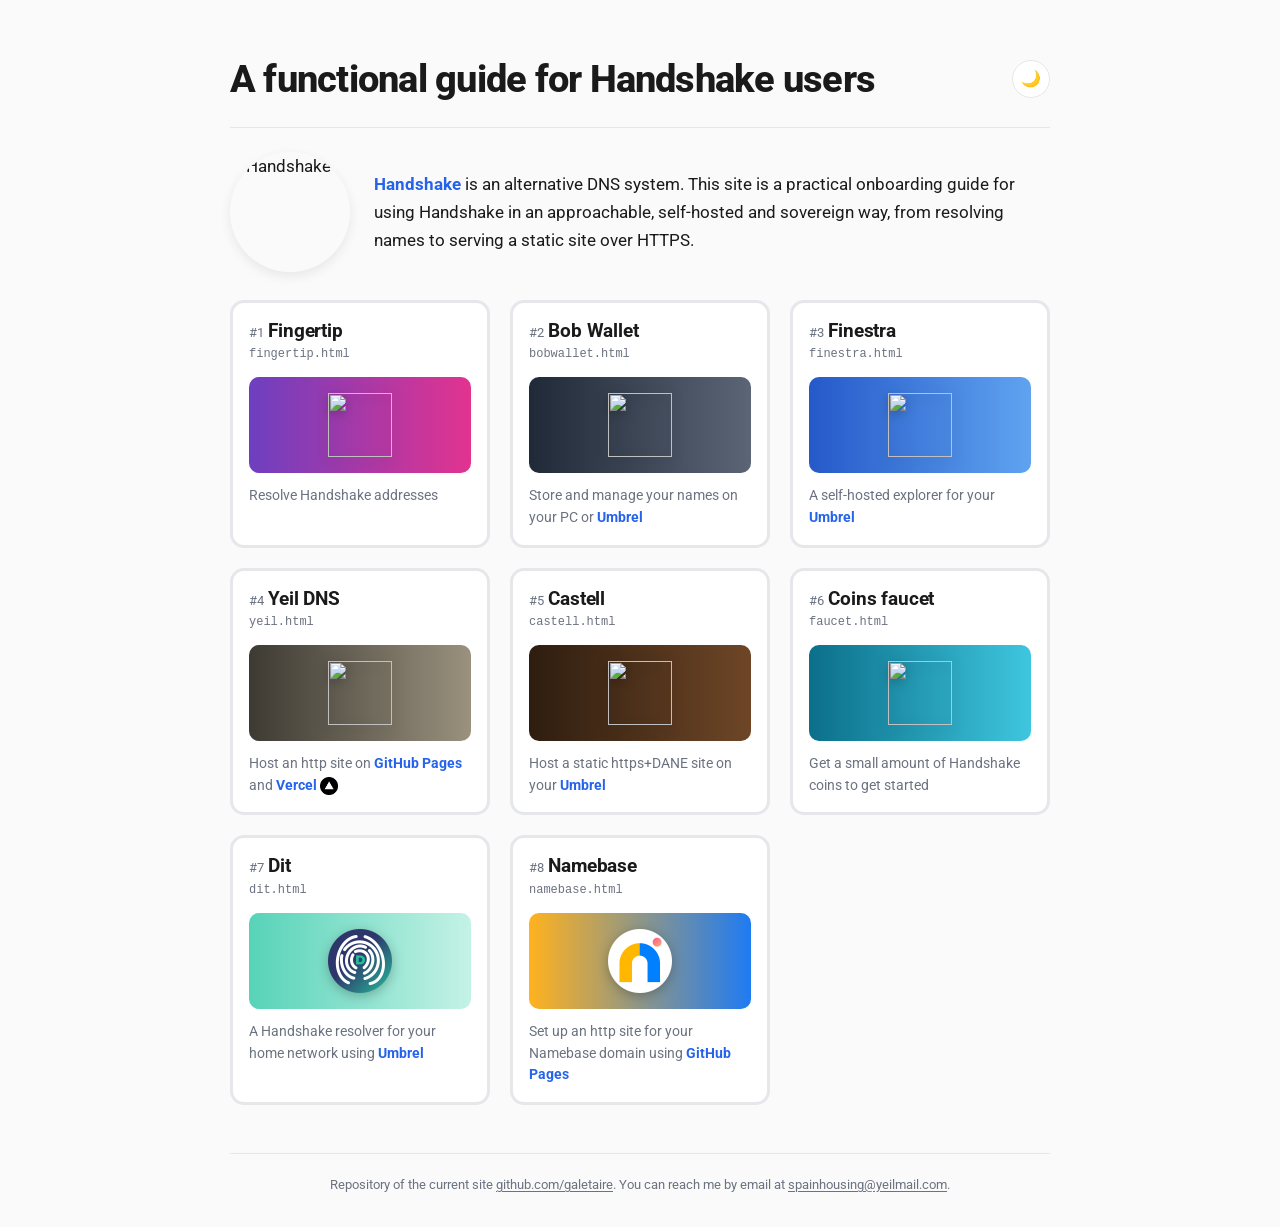
==== index.html @ 5f5a7fa3 "Add Dit and Namebase guides Add Dit and Namebase cards to the home page with matching banner colours" ====
<!DOCTYPE html>
<html lang="en">
<head>
      <meta charset="UTF-8">
      <script>(function(){try{var t=localStorage.getItem('theme');if(t)document.documentElement.setAttribute('data-theme',t);}catch(e){}})();</script>
      <meta name="viewport" content="width=device-width, initial-scale=1.0">
      <meta name="description" content="A functional guide for Handshake users">
      <meta name="lightning" content="lnurlp:galetaire@getalby.com"/>
      <meta property="og:site_name" content="Handshake functional guide"/>
      <meta property="og:description" content="A functional guide for Handshake users" />
      <meta property="og:image" content="https://raw.githubusercontent.com/galetaire/galetaireID/refs/heads/main/public/favicon.ico">
      <link href="https://fonts.googleapis.com/css2?family=Roboto:wght@400;700&display=swap" rel="stylesheet">
      <link href="https://fonts.googleapis.com/css?family=Questrial" rel="stylesheet" type="text/css">
      <link href="styles/style.css?v=20261119c" rel="stylesheet" type="text/css">
      <title>Handshake functional guide</title>
</head>
<body>
<header class="home-header">
  <h1><a class="home-link" href="index.html"> A functional guide for Handshake users</a></h1>
  <button id="theme-toggle" class="theme-toggle" onclick="toggleTheme()" aria-label="Toggle theme">🌙</button>
</header>

<div class="intro">
  <img src="images/handshake-mark.png" alt="Handshake">
  <p><a href="https://handshake.org/" target="_blank" rel="noopener noreferrer"><b>Handshake</b></a> is an alternative DNS system. This site is a practical onboarding guide for using Handshake in an approachable, self-hosted and sovereign way, from resolving names to serving a static site over HTTPS.</p>
</div>

<ul class="guide-cards">
  <li class="guide-card card-fingertip">
    <h2><span class="card-number">#1</span> <a class="card-link" href="fingertip.html">Fingertip</a></h2>
    <span class="card-page">fingertip.html</span>
    <div class="card-banner"><img class="card-logo" src="images/fingertip-mark.png" alt="" width="64" height="64"></div>
    <p>Resolve Handshake addresses</p>
  </li>
  <li class="guide-card card-bob">
    <h2><span class="card-number">#2</span> <a class="card-link" href="bobwallet.html">Bob Wallet</a></h2>
    <span class="card-page">bobwallet.html</span>
    <div class="card-banner"><img class="card-logo" src="images/bob-mark.png" alt="" width="64" height="64"></div>
    <p>Store and manage your names on your PC or <a href="https://umbrel.com/" target="_blank" rel="noopener noreferrer"><b>Umbrel</b></a> <img src="images/umbrel-mark.png" class="icon-inline" width="18" alt=""></p>
  </li>
  <li class="guide-card card-finestra">
    <h2><span class="card-number">#3</span> <a class="card-link" href="finestra.html">Finestra</a></h2>
    <span class="card-page">finestra.html</span>
    <div class="card-banner"><img class="card-logo" src="images/finestra-mark.png" alt="" width="64" height="64"></div>
    <p>A self-hosted explorer for your <a href="https://umbrel.com/" target="_blank" rel="noopener noreferrer"><b>Umbrel</b></a> <img src="images/umbrel-mark.png" class="icon-inline" width="18" alt=""></p>
  </li>
  <li class="guide-card card-yeil">
    <h2><span class="card-number">#4</span> <a class="card-link" href="yeil.html">Yeil DNS</a></h2>
    <span class="card-page">yeil.html</span>
    <div class="card-banner"><img class="card-logo" src="images/yeil-mark.png" alt="" width="64" height="64"></div>
    <p>Host an http site on <a href="https://github.com/" target="_blank" rel="noopener noreferrer"><b>GitHub Pages</b></a> <img src="images/github-mark.svg" class="icon-inline" width="18" alt=""> and <a href="https://vercel.com/" target="_blank" rel="noopener noreferrer"><b>Vercel</b></a> <img src="images/vercel-mark.png" class="icon-inline" width="18" alt=""></p>
  </li>
  <li class="guide-card card-castell">
    <h2><span class="card-number">#5</span> <a class="card-link" href="castell.html">Castell</a></h2>
    <span class="card-page">castell.html</span>
    <div class="card-banner"><img class="card-logo" src="images/castell-mark.png" alt="" width="64" height="64"></div>
    <p>Host a static https+DANE site on your <a href="https://umbrel.com/" target="_blank" rel="noopener noreferrer"><b>Umbrel</b></a> <img src="images/umbrel-mark.png" class="icon-inline" width="18" alt=""></p>
  </li>
  <li class="guide-card card-faucet">
    <h2><span class="card-number">#6</span> <a class="card-link" href="faucet.html">Coins faucet</a></h2>
    <span class="card-page">faucet.html</span>
    <div class="card-banner"><img class="card-logo" src="images/faucet-mark.png" alt="" width="64" height="64"></div>
    <p>Get a small amount of Handshake coins to get started</p>
  </li>
  <li class="guide-card card-dit">
    <h2><span class="card-number">#7</span> <a class="card-link" href="dit.html">Dit</a></h2>
    <span class="card-page">dit.html</span>
    <div class="card-banner"><img class="card-logo" src="images/dit-mark.png" alt="" width="64" height="64"></div>
    <p>A Handshake resolver for your home network using <a href="https://umbrel.com/" target="_blank" rel="noopener noreferrer"><b>Umbrel</b></a> <img src="images/umbrel-mark.png" class="icon-inline" width="18" alt=""></p>
  </li>
  <li class="guide-card card-namebase">
    <h2><span class="card-number">#8</span> <a class="card-link" href="namebase.html">Namebase</a></h2>
    <span class="card-page">namebase.html</span>
    <div class="card-banner"><img class="card-logo" src="images/namebase-mark.png" alt="" width="64" height="64"></div>
    <p>Set up an http site for your Namebase domain using <a href="https://github.com/" target="_blank" rel="noopener noreferrer"><b>GitHub Pages</b></a> <img src="images/github-mark.svg" class="icon-inline" width="18" alt=""></p>
  </li>
</ul>
<!-- Footer-->
<div id="footer">
  Repository of the current site <a href="https://github.com/galetaire/hnsguides" target="_blank" rel="noopener noreferrer">github.com/galetaire</a>. You can reach me by email at <a href="mailto:spainhousing@yeilmail.com">spainhousing@yeilmail.com</a>.
</div>
<script src="theme.js?v=20261119c" defer></script>
</body>
</html>
---- styles/style.css ----
:root {
  --bg: #fafafa;
  --surface: #ffffff;
  --surface-2: #f2f3f5;
  --text: #1a1a1a;
  --text-muted: #6b7280;
  --accent: #2563eb;
  --accent-hover: #1d4ed8;
  --accent-soft: rgba(37, 99, 235, 0.1);
  --border: #e5e7eb;
  --radius: 14px;
  --radius-sm: 10px;
  --shadow-sm: 0 1px 2px rgba(15, 17, 21, 0.04), 0 1px 3px rgba(15, 17, 21, 0.06);
  --shadow-md: 0 4px 12px rgba(15, 17, 21, 0.08);
  color-scheme: light dark;
}

@media (prefers-color-scheme: dark) {
  :root {
    --bg: #0f1115;
    --surface: #1a1d23;
    --surface-2: #20242c;
    --text: #e8e9ec;
    --text-muted: #9aa0ab;
    --accent: #60a5fa;
    --accent-hover: #8ec1fb;
    --accent-soft: rgba(96, 165, 250, 0.14);
    --border: #2a2e37;
    --shadow-sm: 0 1px 2px rgba(0, 0, 0, 0.3), 0 1px 3px rgba(0, 0, 0, 0.35);
    --shadow-md: 0 6px 16px rgba(0, 0, 0, 0.4);
  }
}

/* Manual theme override (wins over system preference once the user picks one) */
html[data-theme="light"] {
  --bg: #fafafa;
  --surface: #ffffff;
  --surface-2: #f2f3f5;
  --text: #1a1a1a;
  --text-muted: #6b7280;
  --accent: #2563eb;
  --accent-hover: #1d4ed8;
  --accent-soft: rgba(37, 99, 235, 0.1);
  --border: #e5e7eb;
  --shadow-sm: 0 1px 2px rgba(15, 17, 21, 0.04), 0 1px 3px rgba(15, 17, 21, 0.06);
  --shadow-md: 0 4px 12px rgba(15, 17, 21, 0.08);
}

html[data-theme="dark"] {
  --bg: #0f1115;
  --surface: #1a1d23;
  --surface-2: #20242c;
  --text: #e8e9ec;
  --text-muted: #9aa0ab;
  --accent: #60a5fa;
  --accent-hover: #8ec1fb;
  --accent-soft: rgba(96, 165, 250, 0.14);
  --border: #2a2e37;
  --shadow-sm: 0 1px 2px rgba(0, 0, 0, 0.3), 0 1px 3px rgba(0, 0, 0, 0.35);
  --shadow-md: 0 6px 16px rgba(0, 0, 0, 0.4);
}

* {
  box-sizing: border-box;
}

html {
  font-size: 17px;
  line-height: 1.65;
  scroll-behavior: smooth;
}

::selection {
  background: var(--accent-soft);
  color: var(--text);
}

::-webkit-scrollbar {
  height: 8px;
  width: 8px;
}

::-webkit-scrollbar-track {
  background: transparent;
}

::-webkit-scrollbar-thumb {
  background: var(--border);
  border-radius: 999px;
}

body {
  max-width: 860px;
  width: 100%;
  margin: 0 auto;
  padding: 48px 20px 32px;
  font-family: 'Roboto', 'Questrial', system-ui, -apple-system, sans-serif;
  color: var(--text);
  background: var(--bg);
  transition: background-color 0.2s ease, color 0.2s ease;
}

h1 {
  font-size: clamp(30px, 5vw, 38px);
  font-weight: 800;
  letter-spacing: -0.02em;
  margin: 0 0 4px;
}

h2 {
  font-size: 24px;
  font-weight: 700;
  letter-spacing: -0.01em;
}

h3 {
  font-size: 19px;
  font-weight: 700;
  letter-spacing: -0.01em;
  margin-top: 36px;
  margin-bottom: 12px;
}

.guide h5 {
  margin: 28px 0 10px;
  font-size: 1.05em;
}

p {
  color: var(--text);
}

a:link,
a:visited {
  color: var(--accent);
  text-decoration: none;
  background-image: linear-gradient(var(--accent), var(--accent));
  background-position: 0 100%;
  background-repeat: no-repeat;
  background-size: 0% 1px;
  transition: background-size 0.2s ease, color 0.2s ease;
}

a:hover,
a:focus-visible {
  color: var(--accent-hover);
  background-size: 100% 1px;
}

a:focus-visible,
button:focus-visible {
  outline: 2px solid var(--accent);
  outline-offset: 2px;
}

small {
  color: var(--text-muted);
}

hr {
  border: none;
  border-top: 1px solid var(--border);
  margin: 32px 0;
}

#footer {
  text-align: center;
  font-size: 13px;
  color: var(--text-muted);
  margin-top: 48px;
  padding-top: 20px;
  border-top: 1px solid var(--border);
}

#footer a {
  color: var(--text-muted);
  text-decoration: underline;
  text-underline-offset: 2px;
  background: none;
}

#footer a:hover {
  color: var(--accent);
}

.intro {
  display: flex;
  align-items: center;
  gap: 24px;
  margin: 24px 0;
}

.intro img {
  width: 120px;
  height: 120px;
  border-radius: 50%;
  object-fit: cover;
  box-shadow: var(--shadow-md);
  flex-shrink: 0;
}

.intro p {
  margin: 0;
}

table {
  width: 100%;
  border-collapse: separate;
  border-spacing: 0;
  word-wrap: break-word;
  margin: 20px 0;
  font-size: 15px;
  overflow-x: auto;
  background: var(--surface);
  border: 1px solid var(--border);
  border-radius: var(--radius);
  overflow: hidden;
}

th,
td {
  padding: 10px 20px;
  text-align: left;
  border-bottom: 1px solid var(--border);
}

th {
  background-color: var(--bg);
  font-weight: 700;
  font-size: 13px;
  text-transform: uppercase;
  letter-spacing: 0.04em;
  color: var(--text-muted);
}

tr:last-child td {
  border-bottom: none;
}

td a {
  color: var(--accent);
  text-decoration: none;
}

td a:hover {
  text-decoration: underline;
}

/* Contact list */
.contact-list {
  list-style: none;
  margin: 16px 0;
  padding: 0;
  display: flex;
  flex-direction: column;
  gap: 10px;
}

.contact-list li {
  display: flex;
  align-items: center;
  gap: 10px;
  background: var(--surface);
  border: 1px solid var(--border);
  border-radius: 10px;
  padding: 10px 14px;
  font-size: 15px;
}

.icon-inline {
  vertical-align: middle;
}

/* Home page header: title and theme toggle, no menu */
.home-header {
  display: flex;
  align-items: center;
  justify-content: space-between;
  gap: 16px;
  padding-bottom: 16px;
  margin-bottom: 24px;
  border-bottom: 1px solid var(--border);
}

.home-header h1 {
  margin: 0;
}

.home-header .theme-toggle {
  flex-shrink: 0;
}

/* Navbar */
.navbar {
  padding: 10px 0;
  display: flex;
  flex-wrap: wrap;
  justify-content: flex-start;
  align-items: center;
  gap: 8px;
  border-bottom: 1px solid var(--border);
  margin-bottom: 24px;
}

.navbar a:link,
.navbar a:visited,
.navbar button,
.home-header .theme-toggle {
  display: inline-block;
  line-height: normal;
  text-decoration: none;
  background-image: none;
  background-color: var(--surface);
  color: var(--text);
  border: 1px solid var(--border);
  padding: 9px 16px;
  border-radius: 999px;
  cursor: pointer;
  transition: background-color 0.2s ease, border-color 0.2s ease, transform 0.15s ease, box-shadow 0.2s ease;
  font-size: 15px;
  font-family: 'Roboto', sans-serif;
}

.navbar a:hover,
.navbar button:hover,
.home-header .theme-toggle:hover {
  color: var(--text);
  background-color: var(--bg);
  border-color: var(--accent);
  transform: translateY(-1px);
  box-shadow: var(--shadow-sm);
}

.navbar a:active,
.navbar button:active,
.home-header .theme-toggle:active {
  transform: translateY(0);
}

/* More specific than the shared navbar button rules, so the toggle stays a centred circle at every width. */
.navbar .theme-toggle,
.home-header .theme-toggle {
  margin-left: auto;
  width: 38px;
  height: 38px;
  padding: 0;
  display: inline-flex;
  align-items: center;
  justify-content: center;
  font-size: 16px;
  line-height: 1;
}

/* Long-form guides (github.html) */
.guide h2 {
  margin-top: 32px;
}

.guide img {
  display: block;
  max-width: 100%;
  height: auto;
  margin: 16px 0;
  border: 1px solid var(--border);
  border-radius: var(--radius-sm);
}

.guide blockquote {
  margin: 20px 0;
  padding: 12px 16px;
  background: var(--surface);
  border: 1px solid var(--border);
  border-left: 3px solid var(--accent);
  border-radius: var(--radius-sm);
}

.guide blockquote p {
  margin: 0;
}

.guide code {
  padding: 1px 5px;
  font-family: ui-monospace, SFMono-Regular, Menlo, monospace;
  font-size: 0.9em;
  background: var(--surface-2);
  border-radius: 6px;
}

.guide pre {
  padding: 12px 16px;
  overflow-x: auto;
  background: var(--surface-2);
  border: 1px solid var(--border);
  border-radius: var(--radius-sm);
}

.guide pre code {
  padding: 0;
  background: none;
}

/* Site logo and title, links back to the home page */
.home-link:link,
.home-link:visited {
  color: var(--text);
  background-image: none;
}

.home-link:hover,
.home-link:focus-visible {
  color: var(--accent-hover);
}

/* Small "On this page" index for guide sections */
.toc {
  display: inline-block;
  margin: 4px 0 8px;
  padding: 10px 16px;
  font-size: 14px;
  background: var(--surface);
  border: 1px solid var(--border);
  border-radius: var(--radius-sm);
}

.toc b {
  font-size: 12px;
  text-transform: uppercase;
  letter-spacing: 0.04em;
  color: var(--text-muted);
}

.toc ul {
  margin: 4px 0 0;
  padding: 0;
  list-style: none;
}

.toc ul ul {
  margin: 2px 0 2px 4px;
  padding-left: 12px;
  font-size: 13px;
  border-left: 1px solid var(--border);
}

.toc li {
  padding: 2px 0;
}

/* Window-style image collage, click an image to enlarge (collage.js) */
.window {
  margin: 20px 0;
  overflow: hidden;
  background: var(--surface);
  border: 1px solid var(--border);
  border-radius: var(--radius);
  box-shadow: var(--shadow-md);
}

.window-bar {
  display: flex;
  align-items: center;
  gap: 12px;
  padding: 8px 14px;
  font-size: 13px;
  color: var(--text-muted);
  background: var(--surface-2);
  border-bottom: 1px solid var(--border);
}

.collage {
  display: grid;
  grid-template-columns: repeat(3, 1fr);
  grid-auto-rows: 150px;
  grid-auto-flow: dense;
  gap: 8px;
  padding: 8px;
}

.collage-item:link,
.collage-item:visited {
  position: relative;
  display: block;
  overflow: hidden;
  background-image: none;
  border: 1px solid var(--border);
  border-radius: var(--radius-sm);
}

.collage-item.wide {
  grid-column: span 2;
}

.collage-item.tall {
  grid-row: span 2;
}

.guide .collage-item img {
  display: block;
  width: 100%;
  height: 100%;
  margin: 0;
  object-fit: cover;
  object-position: top left;
  border: none;
  border-radius: 0;
  transition: transform 0.25s ease;
}

.collage-item:hover img,
.collage-item:focus-visible img {
  transform: scale(1.04);
}

.collage-caption {
  position: absolute;
  left: 8px;
  bottom: 8px;
  max-width: calc(100% - 16px);
  padding: 3px 9px;
  font-size: 12px;
  color: #fff;
  background: rgba(15, 17, 21, 0.75);
  border-radius: 999px;
}

.lightbox {
  max-width: min(1100px, 94vw);
  padding: 12px;
  color: var(--text);
  background: var(--surface);
  border: 1px solid var(--border);
  border-radius: var(--radius);
}

.lightbox::backdrop {
  background: rgba(0, 0, 0, 0.75);
}

.lightbox img {
  display: block;
  max-width: 100%;
  max-height: 78vh;
  margin: 0 auto;
  border-radius: var(--radius-sm);
}

.lightbox-bar {
  display: flex;
  align-items: center;
  justify-content: space-between;
  gap: 12px;
  margin-top: 10px;
}

.lightbox-caption {
  margin: 0;
  font-size: 14px;
  text-align: center;
}

.lightbox button {
  font: inherit;
  cursor: pointer;
  color: var(--text);
  background: var(--surface-2);
  border: 1px solid var(--border);
  border-radius: 999px;
  padding: 4px 12px;
}

.lightbox-close {
  display: block;
  margin: 0 0 10px auto;
}

@media (max-width: 600px) {
  .collage {
    grid-template-columns: repeat(2, 1fr);
    grid-auto-rows: 120px;
  }
}

/* Collapsible guide subsections (sections.js) */
.section-toggle {
  display: flex;
  align-items: center;
  justify-content: space-between;
  gap: 12px;
  width: 100%;
  padding: 10px 14px;
  font: inherit;
  text-align: left;
  color: inherit;
  cursor: pointer;
  background: var(--surface);
  border: 1px solid var(--border);
  border-radius: var(--radius-sm);
  transition: border-color 0.2s ease;
}

.section-toggle:hover {
  border-color: var(--accent);
}

.section-toggle::after {
  content: "›";
  font-size: 1.3em;
  line-height: 1;
  color: var(--text-muted);
  transition: transform 0.2s ease;
}

.section-toggle[aria-expanded="true"]::after {
  transform: rotate(90deg);
}

.guide h4:has(.section-toggle) {
  margin: 12px 0;
}

.section-body {
  padding: 0 4px 8px;
}

/* Slim link boxes that only take the width they need (bobwallet.html Discord links) */
.contact-list.compact {
  align-items: flex-start;
  gap: 6px;
}

/* Small icons inside guides are not screenshots: no frame or spacing */
.guide img.icon-inline {
  display: inline;
  margin: 0;
  border: none;
  border-radius: 0;
}

.contact-list.compact li {
  gap: 8px;
  padding: 4px 12px;
  font-size: 14px;
}

/* Faucet request form (faucet.js) */
.faucet-form {
  display: flex;
  flex-direction: column;
  gap: 6px;
  max-width: 520px;
  margin: 20px 0;
  padding: 20px 24px;
  background: var(--surface);
  border: 1px solid var(--border);
  border-radius: var(--radius);
  box-shadow: var(--shadow-sm);
}

.faucet-form label {
  margin-top: 10px;
  font-size: 14px;
  font-weight: 700;
}

.faucet-form input[type="text"] {
  width: 100%;
  padding: 9px 12px;
  font: inherit;
  font-size: 15px;
  color: var(--text);
  background: var(--bg);
  border: 1px solid var(--border);
  border-radius: var(--radius-sm);
}

.faucet-form input[type="text"]:focus {
  outline: 2px solid var(--accent);
  outline-offset: 1px;
}

.faucet-form input[type="text"]:user-invalid {
  border-color: #dc2626;
}

.faucet-form .field-hint {
  font-size: 12px;
}

.faucet-trap {
  display: none;
}

.faucet-form button {
  align-self: flex-start;
  margin-top: 14px;
  padding: 9px 20px;
  font: inherit;
  font-size: 15px;
  font-weight: 700;
  color: #fff;
  cursor: pointer;
  background: #16a34a;
  border: none;
  border-radius: 999px;
}

.faucet-form button:hover {
  background: #15803d;
}

.faucet-form button.empty,
.faucet-form button.empty:hover,
.faucet-form button.empty:disabled {
  color: var(--text-muted);
  cursor: not-allowed;
  background: var(--surface-2);
  border: 1px solid var(--border);
  opacity: 1;
}

.faucet-counter {
  display: inline-block;
  margin: 4px 0 0;
  padding: 6px 14px;
  font-size: 14px;
  background: var(--surface);
  border: 1px solid var(--border);
  border-radius: 999px;
}

.faucet-counter[hidden] {
  display: none;
}

.faucet-form button:disabled {
  opacity: 0.6;
  cursor: wait;
}

.faucet-status {
  min-height: 1.4em;
  margin: 4px 0 0;
  font-size: 14px;
}

.faucet-status.ok {
  color: #16a34a;
}

.faucet-status.error {
  color: #dc2626;
}

/* Extra space between long bullet points in guides */
.guide ul.spaced li + li {
  margin-top: 12px;
}

/* Guide cards on the home page */
.guide-cards {
  display: grid;
  grid-template-columns: repeat(auto-fill, minmax(230px, 1fr));
  gap: 20px;
  margin: 28px 0 0;
  padding: 0;
  list-style: none;
}

.guide-card {
  position: relative;
  display: flex;
  flex-direction: column;
  padding: 16px;
  background: var(--surface);
  border: 3px solid var(--border);
  border-radius: var(--radius);
  transition: border-color 0.2s ease, transform 0.2s ease, box-shadow 0.2s ease;
}

.guide-card:hover,
.guide-card:focus-within {
  border-color: var(--accent);
  transform: translateY(-3px);
  box-shadow: var(--shadow-md);
}

.guide-card h2 {
  margin: 0;
  font-size: 19px;
  line-height: 1.3;
}

.card-number {
  font-size: 13px;
  font-weight: 400;
  color: var(--text-muted);
}

.guide-card .card-link:link,
.guide-card .card-link:visited {
  color: var(--text);
  background-image: none;
}

/* The title link covers the whole card, so the card is one big click target. */
.card-link::after {
  content: "";
  position: absolute;
  inset: 0;
  border-radius: inherit;
}

.card-link:focus-visible {
  outline: none;
}

.guide-card:has(.card-link:focus-visible) {
  outline: 2px solid var(--accent);
  outline-offset: 3px;
}

.card-page {
  margin-top: 2px;
  font-family: ui-monospace, SFMono-Regular, Menlo, monospace;
  font-size: 12px;
  color: var(--text-muted);
}

.card-banner {
  display: flex;
  align-items: center;
  justify-content: center;
  height: 96px;
  margin: 12px 0;
  border-radius: var(--radius-sm);
  background: linear-gradient(to right, var(--from), var(--to));
}

.card-logo {
  display: block;
  filter: drop-shadow(0 3px 6px rgba(0, 0, 0, 0.25));
}

.guide-card p {
  margin: 0;
  font-size: 14px;
  line-height: 1.55;
  color: var(--text-muted);
}

/* Links inside the description stay clickable above the card-wide link. */
.guide-card p a {
  position: relative;
  z-index: 1;
}

.card-fingertip { --from: #6d3fc0; --to: #e2338f; }
.card-bob { --from: #1f2937; --to: #5b6576; }
.card-finestra { --from: #2559c9; --to: #5fa3f0; }
.card-yeil { --from: #3d3a33; --to: #9a917e; }
.card-castell { --from: #2e1d10; --to: #6e4626; }
.card-faucet { --from: #0b6f8a; --to: #3fc6df; }
.card-dit { --from: #57d3b8; --to: #c4f2e6; }
.card-namebase { --from: #ffb21e; --to: #1f7bf2; }

/* The GitHub and Vercel marks are black: show them white on dark backgrounds */
html[data-theme="dark"] img[src$="github-mark.svg"],
html[data-theme="dark"] img[src$="vercel-mark.png"] {
  filter: invert(1);
}

@media (prefers-color-scheme: dark) {
  html:not([data-theme="light"]) img[src$="github-mark.svg"],
  html:not([data-theme="light"]) img[src$="vercel-mark.png"] {
    filter: invert(1);
  }
}

/* Mobile Responsiveness */
@media (max-width: 768px) {
  html {
    font-size: 15px;
  }

  body {
    width: 100%;
    padding: 32px 16px 24px;
  }

  h1 {
    line-height: 1.15;
  }

  h2 {
    font-size: 20px;
  }

  .intro {
    flex-direction: column;
    align-items: flex-start;
    gap: 16px;
  }

  .intro img {
    width: 96px;
    height: 96px;
  }

  .navbar {
    display: flex;
    flex-wrap: wrap;
    justify-content: flex-start;
  }

  .navbar a:link,
  .navbar a:visited,
  .navbar button {
    font-size: 14px;
    padding: 8px 14px;
    width: auto;
  }

  table {
    font-size: 14px;
  }

  th,
  td {
    padding: 8px 12px;
  }
}
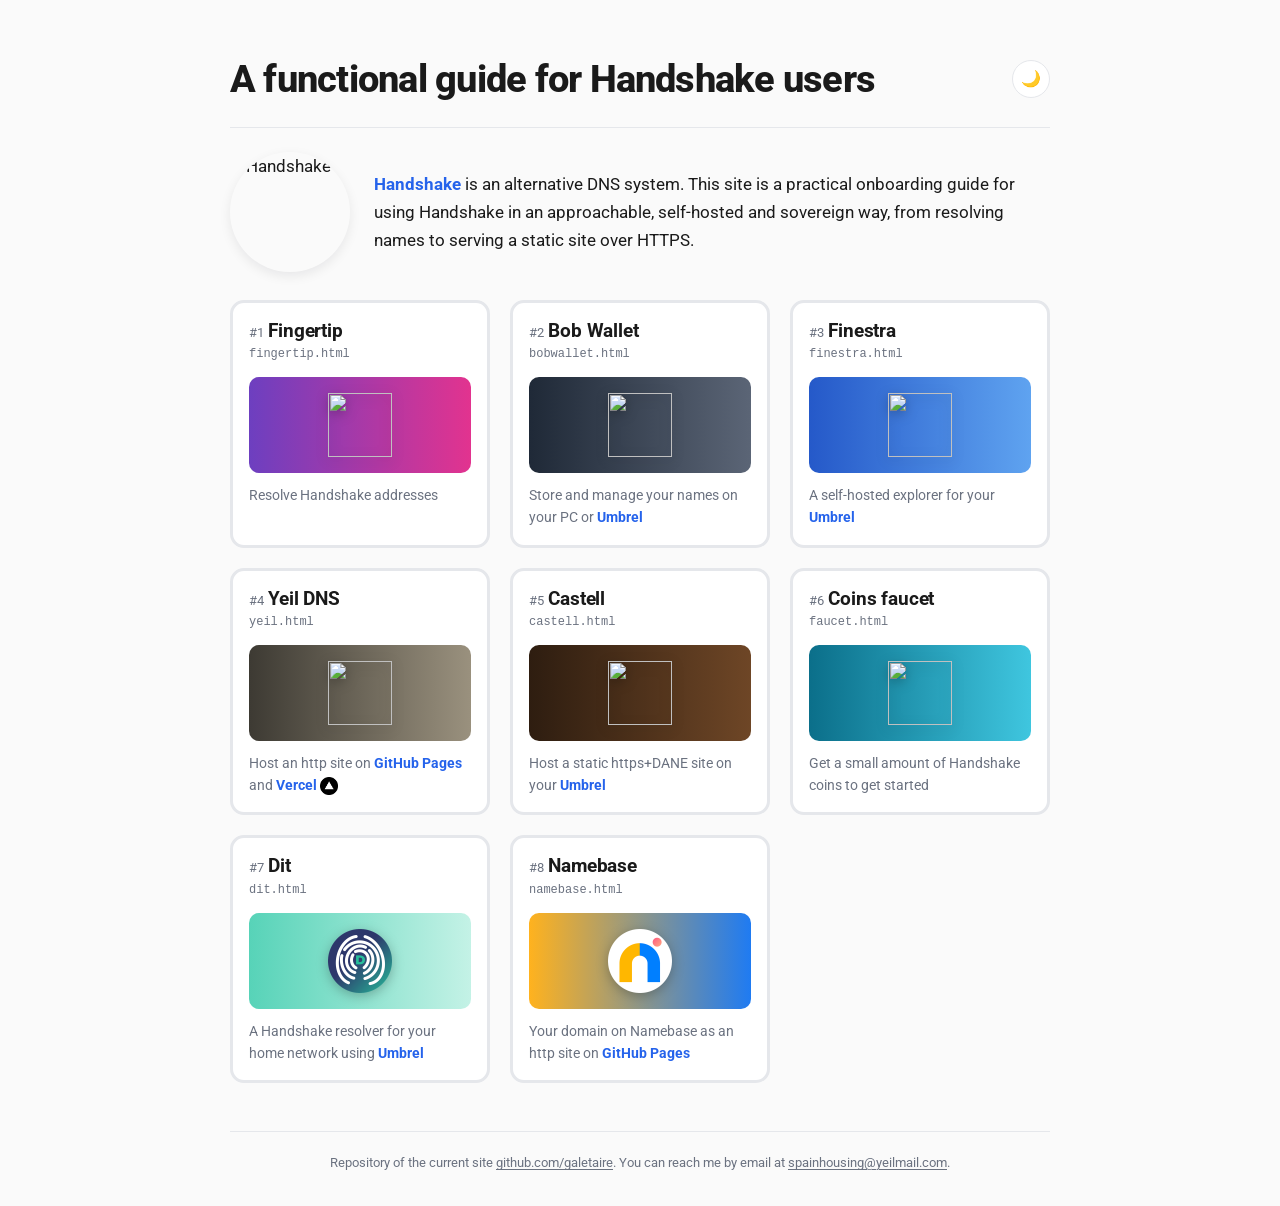
==== commit df8c0282: "Replace guide menus with a back link and add More guides Swap the full menu on each guide page for a" ====
--- a/index.html
+++ b/index.html
@@ -11,7 +11,7 @@
       <meta property="og:image" content="https://raw.githubusercontent.com/galetaire/galetaireID/refs/heads/main/public/favicon.ico">
       <link href="https://fonts.googleapis.com/css2?family=Roboto:wght@400;700&display=swap" rel="stylesheet">
       <link href="https://fonts.googleapis.com/css?family=Questrial" rel="stylesheet" type="text/css">
-      <link href="styles/style.css?v=20261119c" rel="stylesheet" type="text/css">
+      <link href="styles/style.css?v=20261119d" rel="stylesheet" type="text/css">
       <title>Handshake functional guide</title>
 </head>
 <body>
@@ -72,13 +72,13 @@
     <h2><span class="card-number">#8</span> <a class="card-link" href="namebase.html">Namebase</a></h2>
     <span class="card-page">namebase.html</span>
     <div class="card-banner"><img class="card-logo" src="images/namebase-mark.png" alt="" width="64" height="64"></div>
-    <p>Set up an http site for your Namebase domain using <a href="https://github.com/" target="_blank" rel="noopener noreferrer"><b>GitHub Pages</b></a> <img src="images/github-mark.svg" class="icon-inline" width="18" alt=""></p>
+    <p>Your domain on Namebase as an http site on <a href="https://github.com/" target="_blank" rel="noopener noreferrer"><b>GitHub Pages</b></a> <img src="images/github-mark.svg" class="icon-inline" width="18" alt=""></p>
   </li>
 </ul>
 <!-- Footer-->
 <div id="footer">
   Repository of the current site <a href="https://github.com/galetaire/hnsguides" target="_blank" rel="noopener noreferrer">github.com/galetaire</a>. You can reach me by email at <a href="mailto:spainhousing@yeilmail.com">spainhousing@yeilmail.com</a>.
 </div>
-<script src="theme.js?v=20261119c" defer></script>
+<script src="theme.js?v=20261119d" defer></script>
 </body>
 </html>
--- a/styles/style.css
+++ b/styles/style.css
@@ -290,21 +290,20 @@
   flex-shrink: 0;
 }
 
-/* Navbar */
-.navbar {
+/* Guide pages' top bar: back to the cards, and the theme toggle */
+.page-bar {
   padding: 10px 0;
   display: flex;
-  flex-wrap: wrap;
-  justify-content: flex-start;
+  justify-content: space-between;
   align-items: center;
   gap: 8px;
   border-bottom: 1px solid var(--border);
   margin-bottom: 24px;
 }
 
-.navbar a:link,
-.navbar a:visited,
-.navbar button,
+.page-bar a:link,
+.page-bar a:visited,
+.page-bar button,
 .home-header .theme-toggle {
   display: inline-block;
   line-height: normal;
@@ -321,8 +320,8 @@
   font-family: 'Roboto', sans-serif;
 }
 
-.navbar a:hover,
-.navbar button:hover,
+.page-bar a:hover,
+.page-bar button:hover,
 .home-header .theme-toggle:hover {
   color: var(--text);
   background-color: var(--bg);
@@ -331,14 +330,14 @@
   box-shadow: var(--shadow-sm);
 }
 
-.navbar a:active,
-.navbar button:active,
+.page-bar a:active,
+.page-bar button:active,
 .home-header .theme-toggle:active {
   transform: translateY(0);
 }
 
-/* More specific than the shared navbar button rules, so the toggle stays a centred circle at every width. */
-.navbar .theme-toggle,
+/* More specific than the shared top bar rules, so the toggle stays a centred circle at every width. */
+.page-bar .theme-toggle,
 .home-header .theme-toggle {
   margin-left: auto;
   width: 38px;
@@ -876,6 +875,68 @@
   }
 }
 
+/* Previous and next guide, at the end of each guide */
+.more-guides {
+  margin-top: 40px;
+  padding-top: 20px;
+  border-top: 1px solid var(--border);
+}
+
+.more-guides h2 {
+  margin: 0 0 12px;
+  font-size: 13px;
+  font-weight: 700;
+  letter-spacing: 0.04em;
+  text-transform: uppercase;
+  color: var(--text-muted);
+}
+
+.more-guides-links {
+  display: grid;
+  grid-template-columns: 1fr 1fr;
+  gap: 12px;
+}
+
+.more-guide:link,
+.more-guide:visited {
+  display: flex;
+  flex-direction: column;
+  gap: 4px;
+  padding: 12px 16px;
+  color: var(--text);
+  background: var(--surface);
+  background-image: none;
+  border: 2px solid var(--border);
+  border-radius: var(--radius-sm);
+  transition: border-color 0.2s ease, transform 0.2s ease;
+}
+
+.more-guide:hover,
+.more-guide:focus-visible {
+  color: var(--text);
+  border-color: var(--accent);
+  transform: translateY(-2px);
+}
+
+.more-guide.next {
+  align-items: flex-end;
+  text-align: right;
+}
+
+.more-label {
+  font-size: 12px;
+  color: var(--text-muted);
+}
+
+.more-name {
+  font-size: 16px;
+  font-weight: 700;
+}
+
+.more-name .icon-inline {
+  margin-right: 4px;
+}
+
 /* Mobile Responsiveness */
 @media (max-width: 768px) {
   html {
@@ -906,20 +967,18 @@
     height: 96px;
   }
 
-  .navbar {
-    display: flex;
-    flex-wrap: wrap;
-    justify-content: flex-start;
-  }
-
-  .navbar a:link,
-  .navbar a:visited,
-  .navbar button {
+  .page-bar a:link,
+  .page-bar a:visited,
+  .page-bar button {
     font-size: 14px;
     padding: 8px 14px;
     width: auto;
   }
 
+  .more-guides-links {
+    grid-template-columns: 1fr;
+  }
+
   table {
     font-size: 14px;
   }
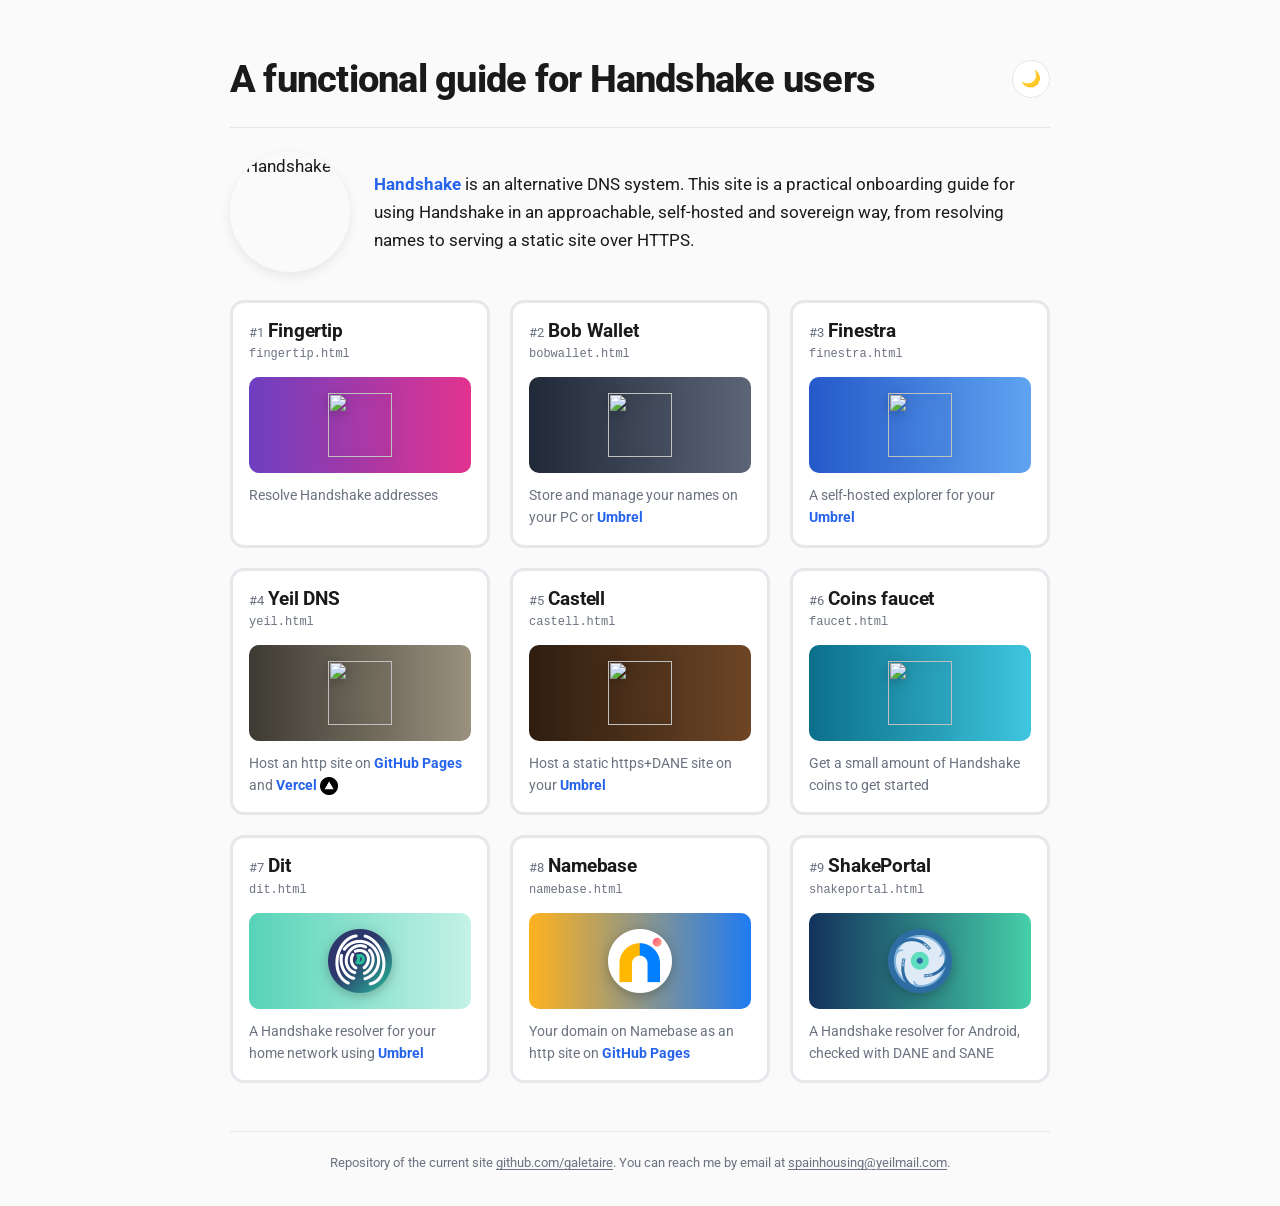
==== commit 864cb7ae: "Add ShakePortal guide Add a ShakePortal card to the home page with a navy-to-mint banner, create sha" ====
--- a/index.html
+++ b/index.html
@@ -11,11 +11,11 @@
       <meta property="og:image" content="https://raw.githubusercontent.com/galetaire/galetaireID/refs/heads/main/public/favicon.ico">
       <link href="https://fonts.googleapis.com/css2?family=Roboto:wght@400;700&display=swap" rel="stylesheet">
       <link href="https://fonts.googleapis.com/css?family=Questrial" rel="stylesheet" type="text/css">
-      <link href="styles/style.css?v=20261119d" rel="stylesheet" type="text/css">
+      <link href="styles/style.css?v=20261121" rel="stylesheet" type="text/css">
       <title>Handshake functional guide</title>
 </head>
 <body>
-<header class="home-header">
+<header class="site-header">
   <h1><a class="home-link" href="index.html"> A functional guide for Handshake users</a></h1>
   <button id="theme-toggle" class="theme-toggle" onclick="toggleTheme()" aria-label="Toggle theme">🌙</button>
 </header>
@@ -74,11 +74,17 @@
     <div class="card-banner"><img class="card-logo" src="images/namebase-mark.png" alt="" width="64" height="64"></div>
     <p>Your domain on Namebase as an http site on <a href="https://github.com/" target="_blank" rel="noopener noreferrer"><b>GitHub Pages</b></a> <img src="images/github-mark.svg" class="icon-inline" width="18" alt=""></p>
   </li>
+  <li class="guide-card card-shakeportal">
+    <h2><span class="card-number">#9</span> <a class="card-link" href="shakeportal.html">ShakePortal</a></h2>
+    <span class="card-page">shakeportal.html</span>
+    <div class="card-banner"><img class="card-logo" src="images/shakeportal-mark.png" alt="" width="64" height="64"></div>
+    <p>A Handshake resolver for Android, checked with DANE and SANE</p>
+  </li>
 </ul>
 <!-- Footer-->
 <div id="footer">
   Repository of the current site <a href="https://github.com/galetaire/hnsguides" target="_blank" rel="noopener noreferrer">github.com/galetaire</a>. You can reach me by email at <a href="mailto:spainhousing@yeilmail.com">spainhousing@yeilmail.com</a>.
 </div>
-<script src="theme.js?v=20261119d" defer></script>
+<script src="theme.js?v=20261121" defer></script>
 </body>
 </html>
--- a/styles/style.css
+++ b/styles/style.css
@@ -271,8 +271,8 @@
   vertical-align: middle;
 }
 
-/* Home page header: title and theme toggle, no menu */
-.home-header {
+/* Site header on every page: title on the left, theme toggle on the right */
+.site-header {
   display: flex;
   align-items: center;
   justify-content: space-between;
@@ -282,72 +282,38 @@
   border-bottom: 1px solid var(--border);
 }
 
-.home-header h1 {
+.site-header h1 {
   margin: 0;
 }
 
-.home-header .theme-toggle {
+.theme-toggle {
   flex-shrink: 0;
-}
-
-/* Guide pages' top bar: back to the cards, and the theme toggle */
-.page-bar {
-  padding: 10px 0;
-  display: flex;
-  justify-content: space-between;
+  display: inline-flex;
   align-items: center;
-  gap: 8px;
-  border-bottom: 1px solid var(--border);
-  margin-bottom: 24px;
-}
-
-.page-bar a:link,
-.page-bar a:visited,
-.page-bar button,
-.home-header .theme-toggle {
-  display: inline-block;
-  line-height: normal;
-  text-decoration: none;
-  background-image: none;
+  justify-content: center;
+  width: 38px;
+  height: 38px;
+  padding: 0;
+  font-family: 'Roboto', sans-serif;
+  font-size: 16px;
+  line-height: 1;
+  color: var(--text);
   background-color: var(--surface);
-  color: var(--text);
-  border: 1px solid var(--border);
-  padding: 9px 16px;
+  border: 1px solid var(--border);
   border-radius: 999px;
   cursor: pointer;
   transition: background-color 0.2s ease, border-color 0.2s ease, transform 0.15s ease, box-shadow 0.2s ease;
-  font-size: 15px;
-  font-family: 'Roboto', sans-serif;
-}
-
-.page-bar a:hover,
-.page-bar button:hover,
-.home-header .theme-toggle:hover {
-  color: var(--text);
+}
+
+.theme-toggle:hover {
   background-color: var(--bg);
   border-color: var(--accent);
   transform: translateY(-1px);
   box-shadow: var(--shadow-sm);
 }
 
-.page-bar a:active,
-.page-bar button:active,
-.home-header .theme-toggle:active {
+.theme-toggle:active {
   transform: translateY(0);
-}
-
-/* More specific than the shared top bar rules, so the toggle stays a centred circle at every width. */
-.page-bar .theme-toggle,
-.home-header .theme-toggle {
-  margin-left: auto;
-  width: 38px;
-  height: 38px;
-  padding: 0;
-  display: inline-flex;
-  align-items: center;
-  justify-content: center;
-  font-size: 16px;
-  line-height: 1;
 }
 
 /* Long-form guides (github.html) */
@@ -861,6 +827,7 @@
 .card-faucet { --from: #0b6f8a; --to: #3fc6df; }
 .card-dit { --from: #57d3b8; --to: #c4f2e6; }
 .card-namebase { --from: #ffb21e; --to: #1f7bf2; }
+.card-shakeportal { --from: #13325c; --to: #45cfa9; }
 
 /* The GitHub and Vercel marks are black: show them white on dark backgrounds */
 html[data-theme="dark"] img[src$="github-mark.svg"],
@@ -967,14 +934,6 @@
     height: 96px;
   }
 
-  .page-bar a:link,
-  .page-bar a:visited,
-  .page-bar button {
-    font-size: 14px;
-    padding: 8px 14px;
-    width: auto;
-  }
-
   .more-guides-links {
     grid-template-columns: 1fr;
   }
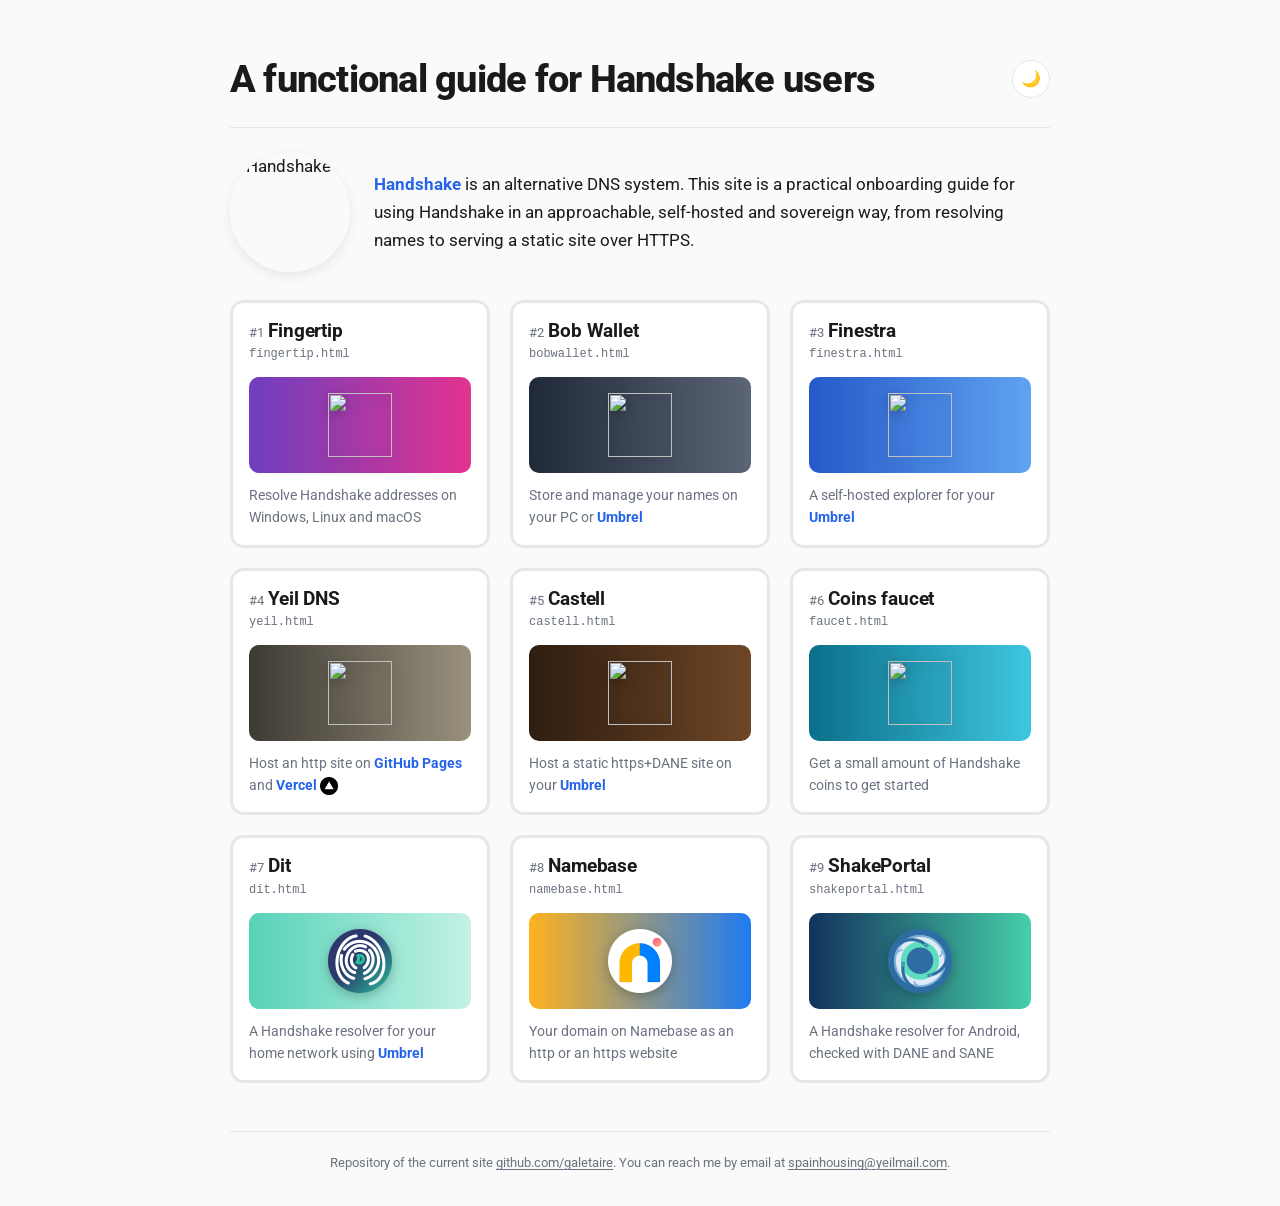
==== commit 9fce0bb2: "Update index.html" ====
--- a/index.html
+++ b/index.html
@@ -30,7 +30,7 @@
     <h2><span class="card-number">#1</span> <a class="card-link" href="fingertip.html">Fingertip</a></h2>
     <span class="card-page">fingertip.html</span>
     <div class="card-banner"><img class="card-logo" src="images/fingertip-mark.png" alt="" width="64" height="64"></div>
-    <p>Resolve Handshake addresses</p>
+    <p>Resolve Handshake addresses on Windows, Linux and macOS</p>
   </li>
   <li class="guide-card card-bob">
     <h2><span class="card-number">#2</span> <a class="card-link" href="bobwallet.html">Bob Wallet</a></h2>
@@ -72,7 +72,7 @@
     <h2><span class="card-number">#8</span> <a class="card-link" href="namebase.html">Namebase</a></h2>
     <span class="card-page">namebase.html</span>
     <div class="card-banner"><img class="card-logo" src="images/namebase-mark.png" alt="" width="64" height="64"></div>
-    <p>Your domain on Namebase as an http site on <a href="https://github.com/" target="_blank" rel="noopener noreferrer"><b>GitHub Pages</b></a> <img src="images/github-mark.svg" class="icon-inline" width="18" alt=""></p>
+    <p>Your domain on Namebase as an http or an https website</p>
   </li>
   <li class="guide-card card-shakeportal">
     <h2><span class="card-number">#9</span> <a class="card-link" href="shakeportal.html">ShakePortal</a></h2>
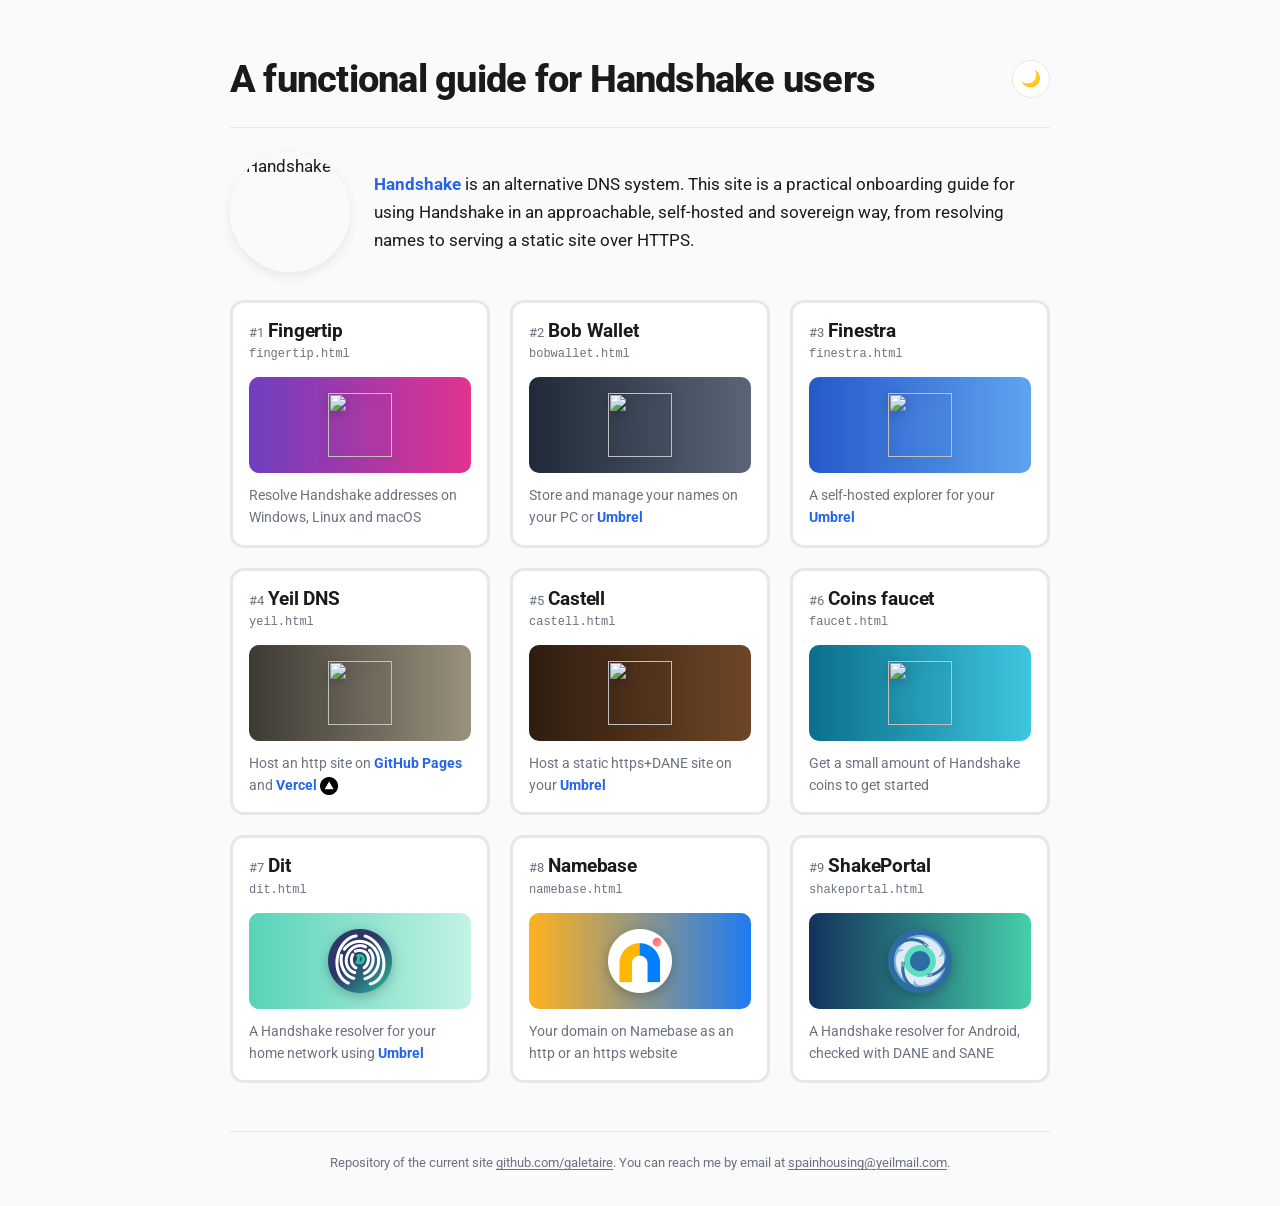
==== commit 462e8905: "Finish Dit guide and fix links that covered the page Add the Dit setup, DANE and Stateless DANE sect" ====
--- a/index.html
+++ b/index.html
@@ -11,7 +11,7 @@
       <meta property="og:image" content="https://raw.githubusercontent.com/galetaire/galetaireID/refs/heads/main/public/favicon.ico">
       <link href="https://fonts.googleapis.com/css2?family=Roboto:wght@400;700&display=swap" rel="stylesheet">
       <link href="https://fonts.googleapis.com/css?family=Questrial" rel="stylesheet" type="text/css">
-      <link href="styles/style.css?v=20261121" rel="stylesheet" type="text/css">
+      <link href="styles/style.css?v=20261122" rel="stylesheet" type="text/css">
       <title>Handshake functional guide</title>
 </head>
 <body>
@@ -85,6 +85,6 @@
 <div id="footer">
   Repository of the current site <a href="https://github.com/galetaire/hnsguides" target="_blank" rel="noopener noreferrer">github.com/galetaire</a>. You can reach me by email at <a href="mailto:spainhousing@yeilmail.com">spainhousing@yeilmail.com</a>.
 </div>
-<script src="theme.js?v=20261121" defer></script>
+<script src="theme.js?v=20261122" defer></script>
 </body>
 </html>
--- a/styles/style.css
+++ b/styles/style.css
@@ -768,10 +768,12 @@
 }
 
 /* The title link covers the whole card, so the card is one big click target. */
-.card-link::after {
+.guide-card .card-link::after {
   content: "";
   position: absolute;
   inset: 0;
+  /* Above the logo, whose drop shadow would otherwise paint over this link. */
+  z-index: 1;
   border-radius: inherit;
 }
 
@@ -816,7 +818,7 @@
 /* Links inside the description stay clickable above the card-wide link. */
 .guide-card p a {
   position: relative;
-  z-index: 1;
+  z-index: 2;
 }
 
 .card-fingertip { --from: #6d3fc0; --to: #e2338f; }
